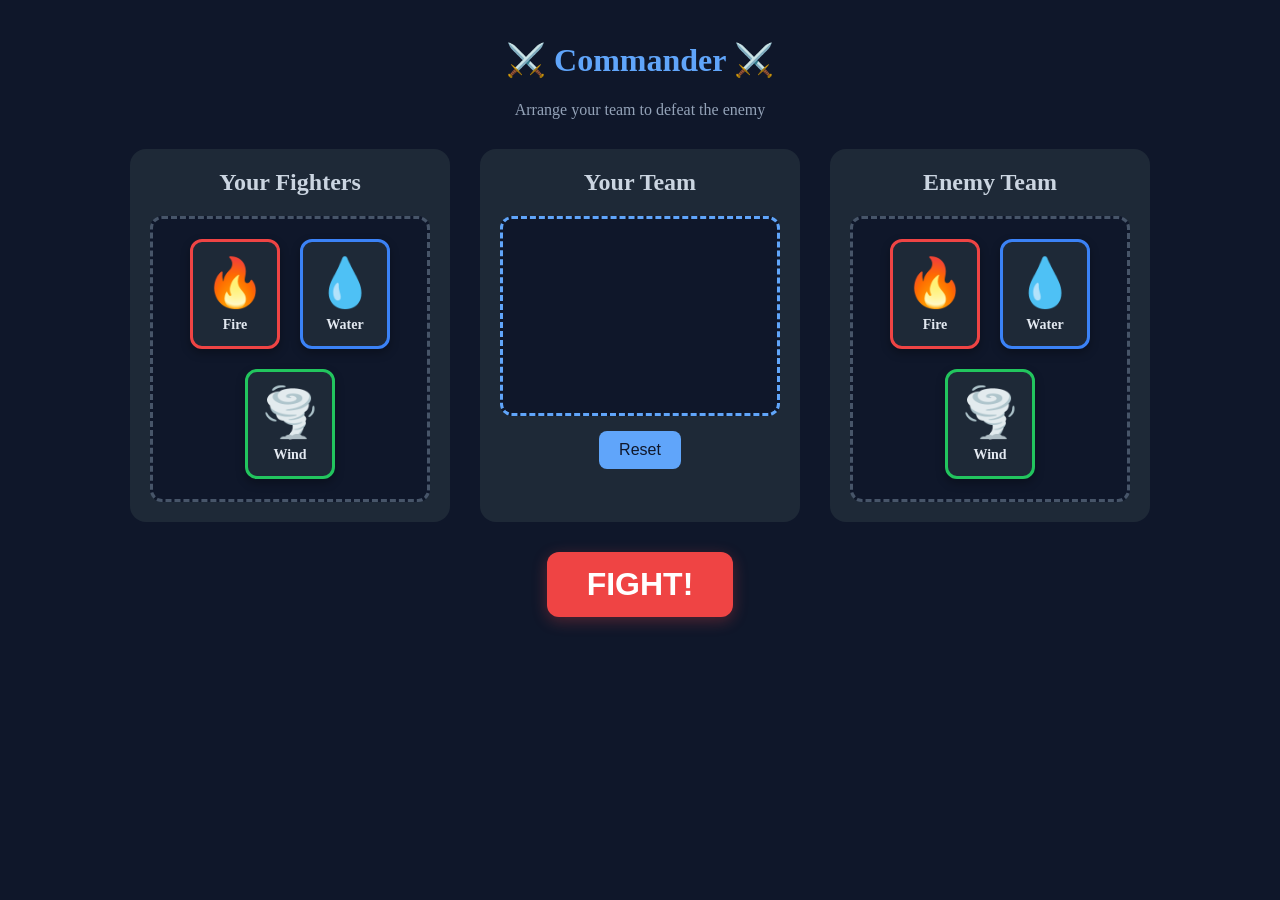
==== main/index.html @ fcb937eb "it's still not looking great but i've delayed the first commit enough" ====
<!DOCTYPE html>
<html lang="en">
    <head>
        <meta charset="utf-8">
        <meta name="viewport" content="width=device-width, initial-scale=1.0">
        <title>Permutation Game</title>
        <link rel="stylesheet" href="style.css">
    </head> 
    <body>
        <div class="container">
            <h1>⚔️ Commander ⚔️</h1>
            <p class="subtitle">Arrange your team to defeat the enemy</p>
            
            <div class="game-area">
                
                <!-- Panel 1: Available Fighters -->
                <div class="panel">
                    <h2>Your Fighters</h2>
                    <div id="available" class="fighters-area"></div>
                </div>

                <!-- Panel 2: Player Team (Order) -->
                <div class="panel">
                    <h2>Your Team</h2>
                    <div id="player-team" class="fighters-area team-area"></div>
                    <button id="reset-btn">Reset</button>
                </div>

                <!-- Panel 3: Enemy Team -->
                <div class="panel">
                    <h2>Enemy Team</h2>
                    <div id="enemy-team" class="fighters-area"></div>
                </div>

            </div>
            <button id="fight-btn">FIGHT!</button>
        </div>
        <script src="index.js"></script>
    </body>
</html>
---- main/style.css ----
* {
    box-sizing: border-box;
}

body {
    background-color: #0f172a;
    display: flex;
    justify-content: center;
    /* align-items: center; */
    height: 100vh;
    margin: 0;
    padding: 20px;
}

h1 {
    text-align: center;
    color: #60a5fa;
}

.subtitle {
    text-align: center;
    color: #94a3b8;
    margin-bottom: 30px;
}

.container {
    max-width: 1200px;
    margin: 0 auto;
}

.game-area {
    display: flex;
    justify-content: center;
    gap: 30px;
    flex-wrap: wrap;
}

.panel {
    background-color: #1e2937;
    border-radius: 16px;
    padding: 20px;
    width: 320px;
    text-align: center;
}

.panel h2 {
    margin-top: 0;
    color: #cbd5e1;
}

.fighters-area {
    min-height: 200px;
    background-color: #0f172a;
    border: 3px dashed #475569;
    border-radius: 12px;
    padding: 20px;
    display: flex;
    flex-wrap: wrap;
    gap: 20px;
    justify-content: center;
    align-content: flex-start;
}

.team-area {
    border-color: #60a5fa;
}

button {
    margin-top: 15px;
    padding: 10px 20px;
    font-size: 16px;
    background-color: #60a5fa;
    color: #0f172a;
    border: none;
    border-radius: 8px;
    cursor: pointer;
}

button:hover {
    background-color: #93c5fd;
}

#fight-btn {
    display: block;
    margin: 30px auto;
    padding: 14px 40px;
    font-size: 2em;
    font-weight: bold;
    background-color: #ef4444;
    color: white;
    border: none;
    border-radius: 12px;
    cursor: pointer;
    box-shadow: 0 4px 15px rgba(239, 68, 68, 0.3);
}

#fight-btn:hover {
    background-color: #f87171;
    transform: translateY(-2px);
}

.unit {
    width: 90px;
    height: 110px;
    background-color: #1e2937;
    border-radius: 12px;
    display: flex;
    flex-direction: column;
    align-items: center;
    justify-content: center;
    cursor: grab;
    transition: all 0.2s;
    box-shadow: 0 4px 10px rgba(0, 0, 0, 0.3);
}

.unit:hover {
    transform: scale(1.08);
    box-shadow: 0 8px 20px rgba(0, 0, 0, 0.4);
}

.enemy {
    width: 90px;
    height: 110px;
    background-color: #1e2937;
    border-radius: 12px;
    display: flex;
    flex-direction: column;
    align-items: center;
    justify-content: center;
    cursor: default;
    transition: all 0.2s;
    box-shadow: 0 4px 10px rgba(0, 0, 0, 0.3);
}

.icon {
    font-size: 48px;
    margin-bottom: 6px;
}

.name {
    font-size: 14px;
    font-weight: bold;
    color: #e2e8f0;
}

/* Type colors */
.fire  { border: 3px solid #ef4444; }
.water { border: 3px solid #3b82f6; }
.wind  { border: 3px solid #22c55e; }
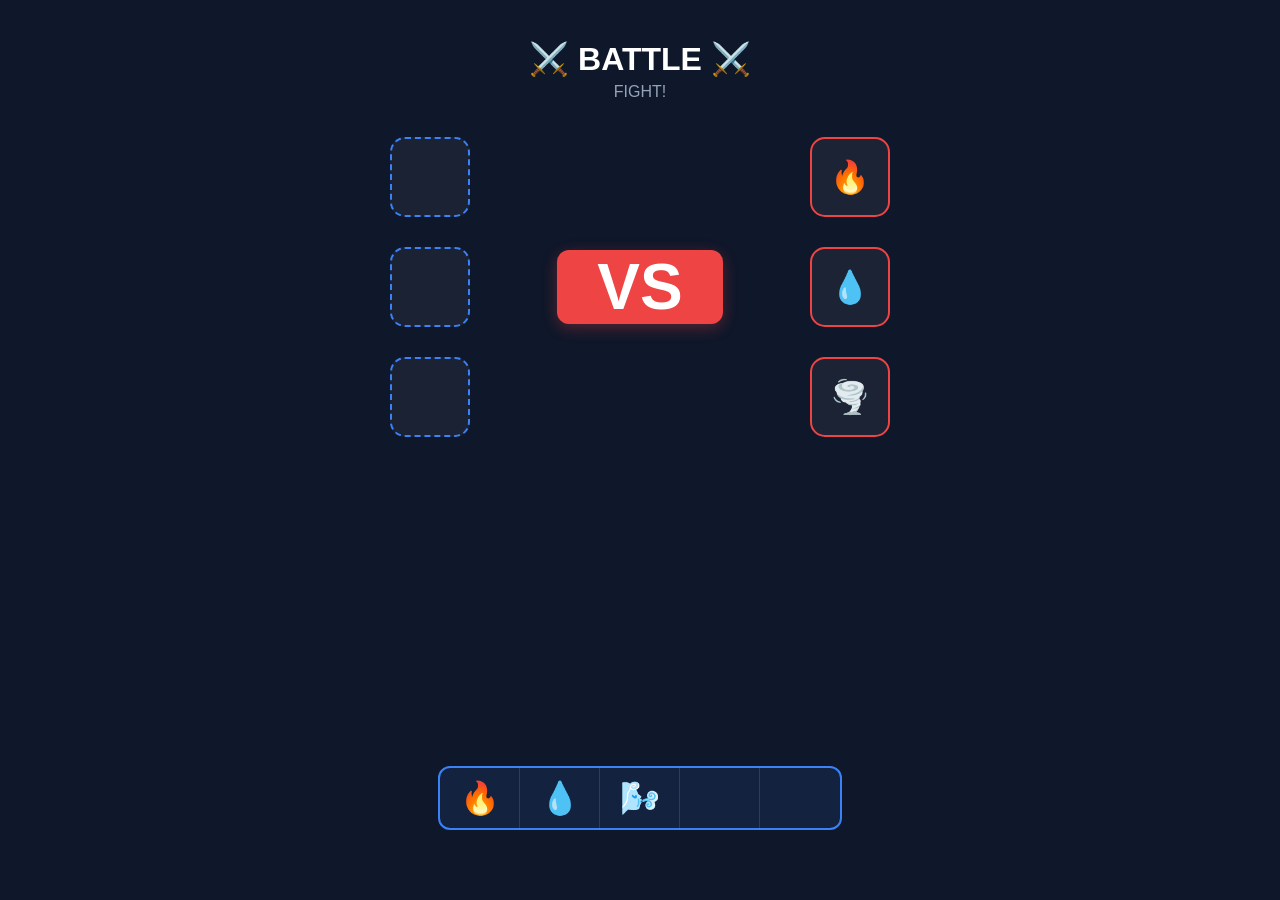
==== commit 0db3f8eb: "fiz algo. nao ta perfeito, mas ta funcionando mais ou menos" ====
--- a/main/index.html
+++ b/main/index.html
@@ -1,39 +1,47 @@
 <!DOCTYPE html>
-<html lang="en">
+<html lang="pt-pt">
     <head>
         <meta charset="utf-8">
         <meta name="viewport" content="width=device-width, initial-scale=1.0">
-        <title>Permutation Game</title>
+        <title>Battle! - Commander</title>
         <link rel="stylesheet" href="style.css">
-    </head> 
+    </head>
     <body>
-        <div class="container">
-            <h1>⚔️ Commander ⚔️</h1>
-            <p class="subtitle">Arrange your team to defeat the enemy</p>
-            
-            <div class="game-area">
-                
-                <!-- Panel 1: Available Fighters -->
-                <div class="panel">
-                    <h2>Your Fighters</h2>
-                    <div id="available" class="fighters-area"></div>
+        <div class="main-container">
+            <header>
+                <h1>⚔️ BATTLE ⚔️</h1>
+                <p class="subtitle">FIGHT!</p>
+            </header>
+
+            <main class="game-area">
+                <div class="battle-lane">
+                    <button class="panel player-slot", id="player-slot1"></button>
+                    <button class="panel enemy-slot", id="enemy-slot1"></button>
                 </div>
 
-                <!-- Panel 2: Player Team (Order) -->
-                <div class="panel">
-                    <h2>Your Team</h2>
-                    <div id="player-team" class="fighters-area team-area"></div>
-                    <button id="reset-btn">Reset</button>
+                <div class="battle-lane">
+                    <button class="panel player-slot", id="player-slot2"></button>
+                    <button id="fight-btn">VS</button>
+                    <button class="panel enemy-slot", id="enemy-slot2"></button>
                 </div>
 
-                <!-- Panel 3: Enemy Team -->
-                <div class="panel">
-                    <h2>Enemy Team</h2>
-                    <div id="enemy-team" class="fighters-area"></div>
+                <div class="battle-lane">
+                    <button class="panel player-slot", id="player-slot3"></button>
+                    <button class="panel enemy-slot", id="enemy-slot3"></button>
                 </div>
 
-            </div>
-            <button id="fight-btn">FIGHT!</button>
+                <div id="result-area" style="margin-top: 30px; text-align: center; font-size: 1.4em;"></div>
+            </main>
+
+            <footer class="footer-area">
+                <div class="unit-list">
+                    <button class="unit-slot" data-icon="🔥">🔥</button>
+                    <button class="unit-slot" data-icon="💧">💧</button>
+                    <button class="unit-slot" data-icon="🌪️">🌬️</button>
+                    <button class="unit-slot", id="unit-slot4"></button>
+                    <button class="unit-slot", id="unit-slot5"></button>
+                </div>
+            </footer>
         </div>
         <script src="index.js"></script>
     </body>
--- a/main/style.css
+++ b/main/style.css
@@ -1,90 +1,85 @@
-* {
+body, html {
+    margin: 0;
+    padding: 0;
+    height: 100%;
+    font-family: Arial, sans-serif;
+    background-color: #0f172a;
+    /* backgroung-color: white; */
+    color: white;
+    overflow: hidden; 
+}
+
+
+.main-container {
+    display: flex;
+    flex-direction: column;
+    height: 100vh;
+    justify-content: space-between;
+    padding: 40px;
     box-sizing: border-box;
 }
 
-body {
-    background-color: #0f172a;
-    display: flex;
-    justify-content: center;
-    /* align-items: center; */
-    height: 100vh;
-    margin: 0;
-    padding: 20px;
+header {
+    text-align: center;
 }
 
 h1 {
-    text-align: center;
-    color: #60a5fa;
+    margin: 0;
 }
 
 .subtitle {
-    text-align: center;
+    margin-top: 5px;
     color: #94a3b8;
-    margin-bottom: 30px;
 }
 
-.container {
-    max-width: 1200px;
-    margin: 0 auto;
+
+.game-area {
+    flex: 1;
+    display: flex;
+    flex-direction: column;
+    justify-content: flex-start; 
+    align-items: center;
+    gap: 30px;
+    padding-top: 20px; /
 }
 
-.game-area {
+.battle-lane {
     display: flex;
-    justify-content: center;
-    gap: 30px;
-    flex-wrap: wrap;
+    align-items: center;
+    justify-content: space-between;
+    width: 70%;
+    max-width: 500px;
 }
 
+/* Slots de Batalha */
 .panel {
-    background-color: #1e2937;
-    border-radius: 16px;
-    padding: 20px;
-    width: 320px;
-    text-align: center;
+    width: 80px;
+    height: 80px;
+    border-radius: 15px;
+    background: rgba(255, 255, 255, 0.05);
 }
 
-.panel h2 {
-    margin-top: 0;
-    color: #cbd5e1;
+.player-slot {
+    border: 2px dashed #3b82f6;
+    cursor: pointer;
+    font-size: 2em;
 }
 
-.fighters-area {
-    min-height: 200px;
-    background-color: #0f172a;
-    border: 3px dashed #475569;
-    border-radius: 12px;
-    padding: 20px;
-    display: flex;
-    flex-wrap: wrap;
-    gap: 20px;
-    justify-content: center;
-    align-content: flex-start;
+.player-slot:hover {
+    background: rgba(59, 130, 246, 0.3);
+    transform: none; 
 }
 
-.team-area {
-    border-color: #60a5fa;
-}
-
-button {
-    margin-top: 15px;
-    padding: 10px 20px;
-    font-size: 16px;
-    background-color: #60a5fa;
-    color: #0f172a;
-    border: none;
-    border-radius: 8px;
-    cursor: pointer;
-}
-
-button:hover {
-    background-color: #93c5fd;
+.enemy-slot {
+    border: 2px solid #ef4444;
+    font-size: 2em;
 }
 
 #fight-btn {
     display: block;
-    margin: 30px auto;
-    padding: 14px 40px;
-    font-size: 2em;
+    /* margin: 30px auto; */
+    padding: 0px 40px;
+    font-size: 4em;
     font-weight: bold;
     background-color: #ef4444;
     color: white;
@@ -99,51 +94,39 @@
     transform: translateY(-2px);
 }
 
-.unit {
-    width: 90px;
-    height: 110px;
-    background-color: #1e2937;
-    border-radius: 12px;
+.footer-area {
     display: flex;
-    flex-direction: column;
-    align-items: center;
     justify-content: center;
-    cursor: grab;
-    transition: all 0.2s;
-    box-shadow: 0 4px 10px rgba(0, 0, 0, 0.3);
+    padding-bottom: 30px;
+    width: 100%;
 }
 
-.unit:hover {
-    transform: scale(1.08);
-    box-shadow: 0 8px 20px rgba(0, 0, 0, 0.4);
+.unit-list {
+    display: flex;
+    gap: 0; 
+    background: rgba(59, 130, 246, 0.1); 
+    border: 2px solid #3b82f6;           
+    border-radius: 12px;                 
+    overflow: hidden;                    
 }
 
-.enemy {
-    width: 90px;
-    height: 110px;
-    background-color: #1e2937;
-    border-radius: 12px;
-    display: flex;
-    flex-direction: column;
-    align-items: center;
-    justify-content: center;
-    cursor: default;
-    transition: all 0.2s;
-    box-shadow: 0 4px 10px rgba(0, 0, 0, 0.3);
+.unit-slot {
+    width: 80px;  
+    height: 60px;
+    border: none;
+    border-radius: 0; 
+    background: transparent;
+    cursor: pointer;
+    transition: background 0.2s;
+    border-right: 1px solid rgba(59, 130, 246, 0.3);
+    font-size: 2em;
 }
 
-.icon {
-    font-size: 48px;
-    margin-bottom: 6px;
+.unit-slot:last-child {
+    border-right: none;
 }
 
-.name {
-    font-size: 14px;
-    font-weight: bold;
-    color: #e2e8f0;
+.unit-slot:hover {
+    background: rgba(59, 130, 246, 0.3);
+    transform: none; 
 }
-
-/* Type colors */
-.fire  { border: 3px solid #ef4444; }
-.water { border: 3px solid #3b82f6; }
-.wind  { border: 3px solid #22c55e; }
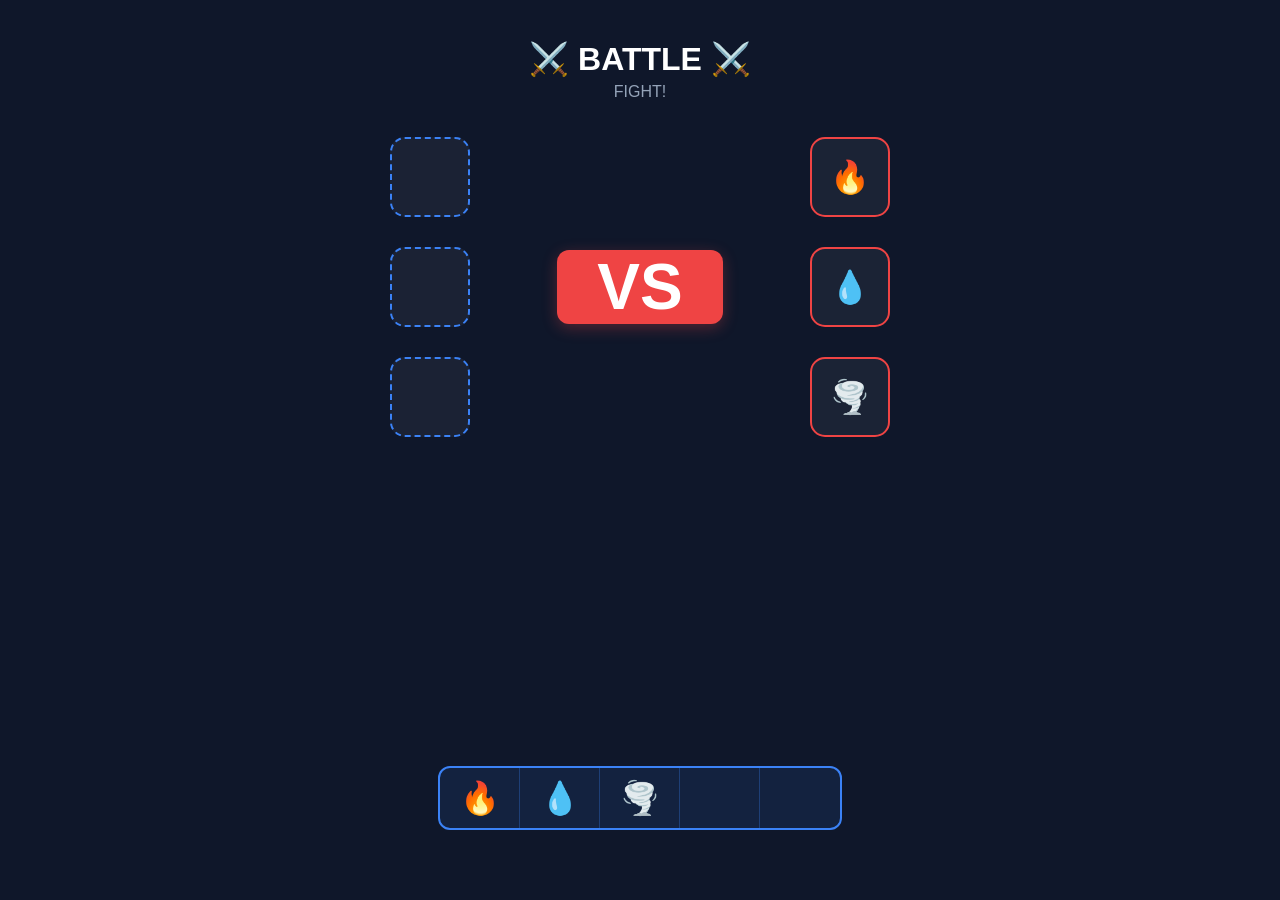
==== commit eb153040: "many improvements done in the back end to allow further scaling. segregading loading units based on " ====
--- a/main/index.html
+++ b/main/index.html
@@ -35,11 +35,11 @@
 
             <footer class="footer-area">
                 <div class="unit-list">
-                    <button class="unit-slot" data-icon="🔥">🔥</button>
-                    <button class="unit-slot" data-icon="💧">💧</button>
-                    <button class="unit-slot" data-icon="🌪️">🌬️</button>
-                    <button class="unit-slot", id="unit-slot4"></button>
-                    <button class="unit-slot", id="unit-slot5"></button>
+                    <button class="unit-slot">🔥</button>
+                    <button class="unit-slot">💧</button>
+                    <button class="unit-slot">🌪️</button>
+                    <button class="unit-slot"></button>
+                    <button class="unit-slot"></button>
                 </div>
             </footer>
         </div>
